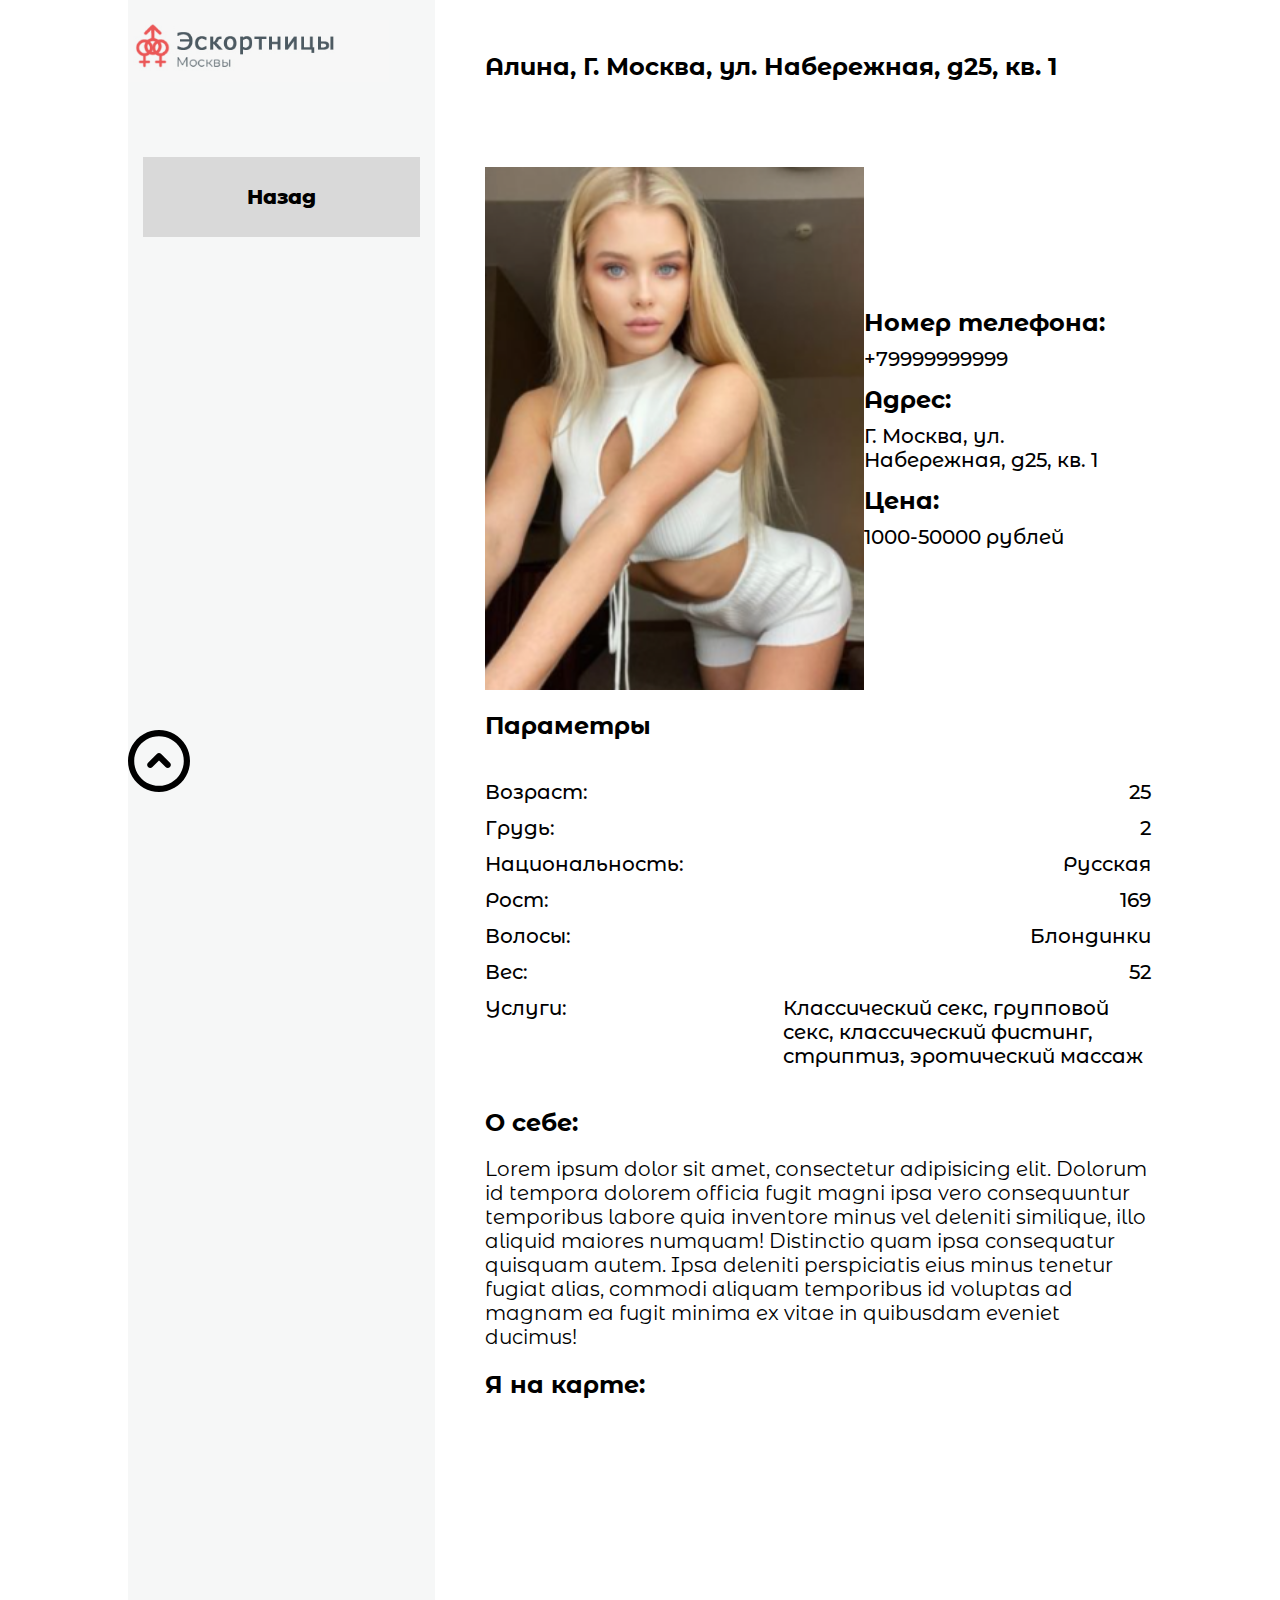
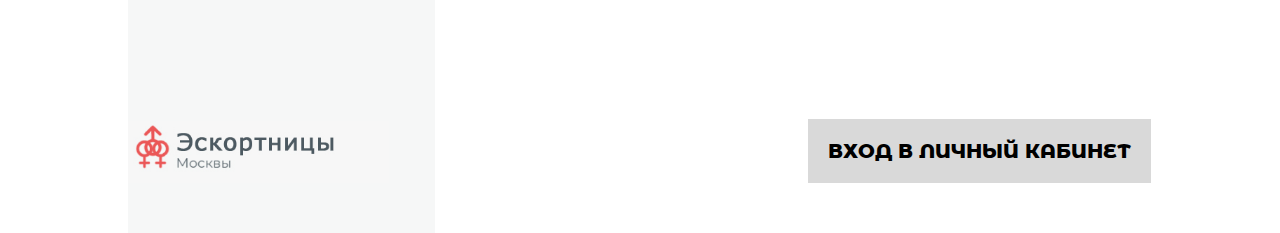
==== show.html @ 25efa516 "Страница анкеты" ====
<!DOCTYPE html>
<html lang="en">
<head>
    <meta charset="UTF-8">
    <meta http-equiv="X-UA-Compatible" content="IE=edge">
    <meta name="viewport" content="width=device-width, initial-scale=1.0">
    <title>Document</title>
    <link rel="preconnect" href="https://fonts.googleapis.com">
    <link rel="preconnect" href="https://fonts.gstatic.com" crossorigin>
    <link href="https://fonts.googleapis.com/css2?family=Montserrat+Alternates:wght@300;400;500;600;700;800&display=swap"
        rel="stylesheet">
    <link rel="stylesheet" href="css/style.css">
    <script src="js/main.js" defer></script>
</head>
<body>
   <div class="container main1">
        <div class="col-3">
            <a href="#" class="logo">
                <img src="img/logo.png" alt="logo">
            </a>

            <a href="./index.html" class="btn btn__back">Назад</a>
                    
            <a href="#" class="logo footer__logo">
                <img src="img/logo.png" alt="logo">
            </a>
        </div> 
        <div class="col-7">
            <h2 class="header__title">Алина, Г. Москва, ул. Набережная, д25, кв. 1 </h2>
            <div class="info">
                <div class="info__slider">
                    <div class="info__slide"><img class="info__img" src="img/girl.png" alt="Алина"></div>
                </div>
                <div class="info__content">
                    <div class="info__content__block">
                        <h2 class="info__content__title">Номер телефона:</h2>
                        <span class="info__content__text">+79999999999</span>
                    </div>
                    <div class="info__content__block">
                        <h2 class="info__content__title">Адрес:</h2>
                        <span class="info__content__text">Г. Москва, ул. Набережная, д25, кв. 1</span>
                    </div>
                    <div class="info__content__block">
                        <h2 class="info__content__title">Цена:</h2>
                        <span class="info__content__text">1000-50000 рублей</span>
                    </div>
                </div>
            </div>
            <h2 class="info__title">Параметры</h2>
            <div class="parameters">
                <div class="parameters__block">
                    <span class="parameters__name">Возраст:</span>
                    <span class="parameters__info">25</span>
                </div>
                <!-- /.parameters__block -->
                <div class="parameters__block">
                    <span class="parameters__name">Грудь:</span>
                    <span class="parameters__info">2</span>
                </div>
                <!-- /.parameters__block -->
                <div class="parameters__block">
                    <span class="parameters__name">Национальность:</span>
                    <span class="parameters__info">Русская</span>
                </div>
                <!-- /.parameters__block -->
                <div class="parameters__block">
                    <span class="parameters__name">Рост:</span>
                    <span class="parameters__info">169</span>
                </div>
                <!-- /.parameters__block -->
                <div class="parameters__block">
                    <span class="parameters__name">Волосы:</span>
                    <span class="parameters__info">Блондинки</span>
                </div>
                <!-- /.parameters__block -->
                <div class="parameters__block">
                    <span class="parameters__name">Вес:</span>
                    <span class="parameters__info">52</span>
                </div>
                <!-- /.parameters__block -->
                <div class="parameters__block">
                    <span class="parameters__name">Услуги:</span>
                    <span class="parameters__info">Классический секс, групповой секс, классический фистинг, стриптиз, эротический массаж</span>
                </div>
                <!-- /.parameters__block -->
            </div>
            <!-- /.parameters -->
            <div class="about">
                <h2 class="about__title">О себе:</h2>
                <span class="about__text">Lorem ipsum dolor sit amet, consectetur adipisicing elit. Dolorum id tempora dolorem officia fugit magni ipsa vero consequuntur temporibus labore quia inventore minus vel deleniti similique, illo aliquid maiores numquam!
                Distinctio quam ipsa consequatur quisquam autem. Ipsa deleniti perspiciatis eius minus tenetur fugiat alias, commodi aliquam temporibus id voluptas ad magnam ea fugit minima ex vitae in quibusdam eveniet ducimus!</span>
            </div>
            <!-- /.about -->
            <h2 class="info__title">Я на карте:</h2>
            <div class="map">
                <iframe class="map" src="https://www.google.com/maps/embed?pb=!1m18!1m12!1m3!1d8980.978275127316!2d37.61065649378931!3d55.75425358733195!2m3!1f0!2f0!3f0!3m2!1i1024!2i768!4f13.1!3m3!1m2!1s0x46b54a5c6ae39171%3A0x95bf7ced8fea5cc1!2z0JrQuNGC0LDQuS3Qs9C-0YDQvtC0LCDQnNC-0YHQutCy0LA!5e0!3m2!1sru!2sru!4v1656174363940!5m2!1sru!2sru" width="600" height="450" style="border:0;" allowfullscreen="" loading="lazy" referrerpolicy="no-referrer-when-downgrade"></iframe>
            </div>
            <button class="btn btn__footer">ВХОД В ЛИЧНЫЙ КАБИНЕТ</button>
        </div>
        <div class="up"></div>
   </div>
</body>
</html>
---- css/style.css ----
*{
    box-sizing: border-box;
    margin: 0;
    padding: 0;
    font-family: 'Montserrat Alternates', sans-serif;
}

.container{
    max-width: 1200px;
    width: 100%;
    margin: auto;
}
.logo > img{
    width: 85%;
}
.m-2{
    padding: 20px 0;
}
a{
    text-decoration: none;
    cursor: pointer;
    color: black;
    font-weight: 600;
    font-size: 24px;
    letter-spacing: 0.01em;
    line-height: 40px;
}
.title{
    font-weight: 700;
    font-size: 32px;
    line-height: 50px;
}
.btn{
    border: none;
    outline: none;
    cursor: pointer;
    background: #D9D9D9;
    font-weight: 800;
    font-size: 20px;
    padding: 20px;
}
.block{
    display: flex;
    justify-content: space-between;
    flex-wrap: wrap;
}
.main1{
    display: flex;
    align-items: stretch;
}
.col-3{
    padding: 20px 0;
    width: 30%;
    background: #F6F7F7;
    position: relative;
}
.col-7{
    position: relative;
    padding-top: 50px;
    padding-bottom: 20px;
    width: 65%;
    margin-left: 50px;
}


.main{
    padding-top: 50px;
    padding-bottom: 50px;
    display: flex;
    justify-content: space-around;
    align-items: flex-start;
}
.panel{
    padding: 20px 30px;
    display: flex;
    flex-direction: column;
    background: rgba(217, 217, 217, 0.3);
    margin-right: 30px;
    margin-left: 30px;
}

.card{
    display: flex;
    flex-direction: column;
    width: 30%;
    background: #D9D9D9;
    padding: 15px;
    margin-bottom: 20px;
}
.text__card{
    font-weight: 500;
    font-size: 20px;
    line-height: 30px;
    padding: 5px 0;
}
.card > h4{
    font-size: 24px;
    font-weight: 700;
    line-height: 40px;
}

.pagi{
    display: flex;
    justify-content: space-between;
    align-items: center;
    width: 20%;
    padding: 30px 0;
    margin-bottom: 100px;
}
.pagi__btn{
    font-size: 32px;
}
.activa__numb{
    display: block;
    align-items: center;
    text-align: center;
    width: 40px;
    background: #D9D9D9;
}
.footer__logo{
    position: absolute;
    bottom: 0;
    margin-bottom: 38px;
}
.header__title{
    padding-bottom: 20px;
    line-height: 34px;
}
.btn__footer{
    position: absolute;
    right: 0;
    bottom: 0;
    margin-bottom: 50px;
}

.up{
    width: 62px;
    height: 62px;
    position: fixed;
    bottom: 12%;
    left: 20%;
    background: url("../img/up.svg") no-repeat center / cover;
    cursor: pointer;
}


.btn__back{
    width: 90%;
    display: flex;
    justify-content: center;
    margin: auto;
    margin-top: 63px;
    transition: background-color 0.2s;
}

.btn__back:hover{
    background-color: #a8a8a8;
}

.info{
    display: flex;
    justify-content: space-between;
    align-items: center;
    margin-top: 63px;
}

.info__slide{
    width: 379px;
    height: 523px;
}

.info__img{
    width: 100%;
    height: 100%;
}

.info__content{
    max-width: 293px;
    margin-right: 40px;
}

.info__content__block:not(:last-child){
    margin-bottom: 14px;
}

.info__content__title{
    font-size: 24px;
    margin-bottom: 10px;
}

.info__content__text{
    font-size: 20px;
    font-weight: 500;
}


.info__title{
    font-size: 24px;
    margin-top: 21px;
    margin-bottom: 40px;
}

.parameters{
    font-weight: 500;
}

.parameters__block{
    display: flex;
    justify-content: space-between;
    align-items: flex-start;
}

.parameters__block:not(:last-child){
    margin-bottom: 12px;
}

.parameters__name{
    font-size: 20px;
}

.parameters__info{
    font-size: 20px;
    max-width: 368px;
}

.about{
    margin-top: 40px;
}

.about__title{
    font-size: 24px;
    margin-bottom: 20px;
}

.about__text{
    font-size: 20px;
    font-weight: 500px;
}

.map{
    width: 100%;
    height: 254px;
    margin-bottom: 120px;
}

@media screen and (max-width: 1280px) {
    .container{
        max-width: 1024px;
    }
    .card{
        width: 32%;
    }
    .text__card {
        font-size: 17px;
    }
    .panel{
        margin-top: 58px;
    }
    .panel__link{
        font-size: 19px;
    }
    .up{
        left: 10%;
    }
}

@media screen and (max-width: 1024px) {
    .container{
        max-width: 768px;
    }
    .card{
        width: 48%;
    }
    .panel{
        margin-left: 0;
        margin-right: 0;
        padding: 20px 22px;
    }
    .pagi{
        width: 30%;
    }
    .logo > img{
        width: 100%;
    }
    .up{
        left: 12%;
    }
}

@media screen and (max-width: 768px) {
    .container{
        max-width: 480px;
    }
    .col-3{
        position: absolute;
        top: 0;
        left: 0;
        width: 100%;
    }
    .col-7{
        width: 100%;
        margin-left: 0;
        margin-top: 100px;
    }
    .main1{
        display: flex;
        flex-wrap: wrap;
    }
    .logo > img{
        width: 35%;
        margin-top: 15px;
    }
    .panel__block{
        width: 40px;
        height: 40px;
        background: url("../img/burger_menu.png") no-repeat center / cover;
        position: absolute;
        top: 0;
        right: 0;
        margin: 40px;
    }
    .panel{
        display: none;
    }
    .footer__logo{
        display: none;
    }
    .btn__footer{
        right: 50%;
        margin-right: -155px;
    }
    .up{
        bottom: 1%;
        left: 1%;
    }
}

@media screen and (max-width:480px) {
    .container{
        max-width: 320px;
    }
    .logo > img{
        width: 50%;
    }
    .header__title{
        font-size: 18px;
        line-height: 1.5;
    }
    .text__card{
        font-size: 13px;
        line-height: 1.5;
    }
    .card > h4{
        font-size: 18px;
        line-height: 1.5;
    }
    .btn__footer{
        font-size: 18px;
    }
    .pagi__btn{
        font-size: 20px;
    }
    .pagi__num{
        font-size: 18px;
    }
    .pagi{
        width: 40%;
    }
    .up{
        width: 40px;
        height: 40px;
    }
}
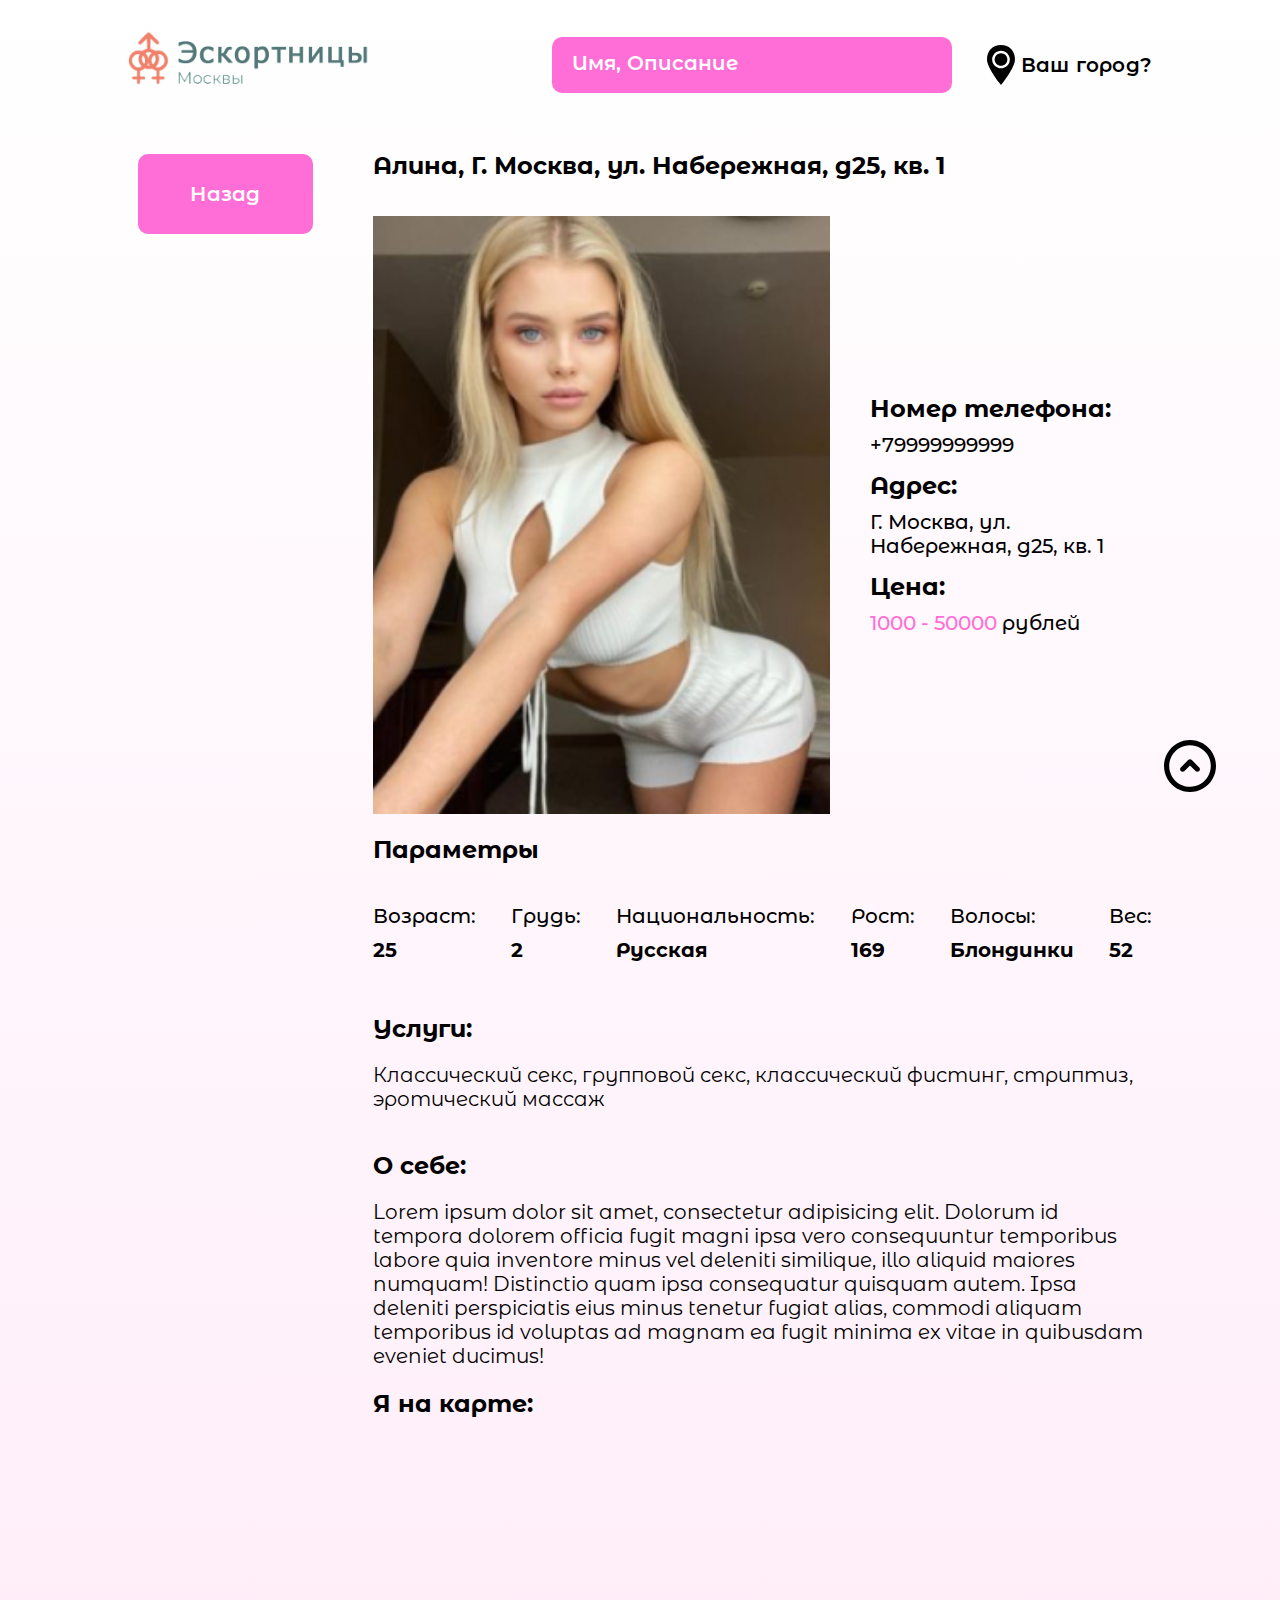
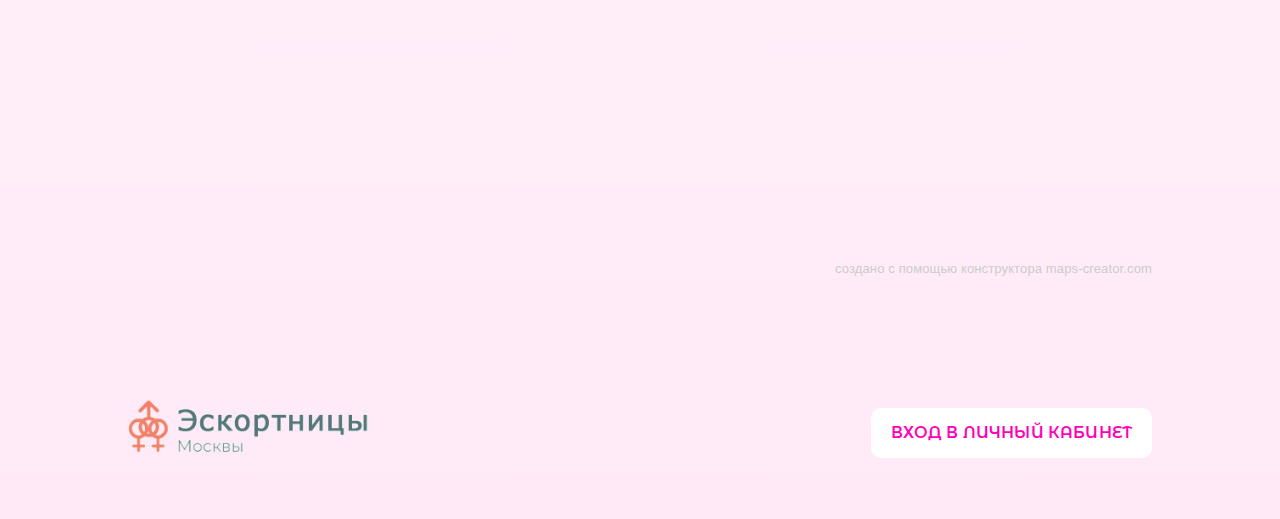
==== commit 210df712: "Add files via upload" ====
--- a/show.html
+++ b/show.html
@@ -13,17 +13,25 @@
     <script src="js/main.js" defer></script>
 </head>
 <body>
+    <header class="header">
+        <div class="container ">
+            <div class="header__block block">
+                <a href="index.html" class="logo">
+                    <img src="img/logo.png" alt="logo">
+                </a>
+                <div class="nav">
+                    <input type="text" placeholder="Имя, Описание">
+                    <a href="#" class="link nav__link">Ваш город?</a>
+                </div>
+                <!-- /.nav -->
+            </div>
+        </div>
+        <!-- /.container -->
+    </header>
+    <!-- /.header -->
    <div class="container main1">
         <div class="col-3">
-            <a href="#" class="logo">
-                <img src="img/logo.png" alt="logo">
-            </a>
-
             <a href="./index.html" class="btn btn__back">Назад</a>
-                    
-            <a href="#" class="logo footer__logo">
-                <img src="img/logo.png" alt="logo">
-            </a>
         </div> 
         <div class="col-7">
             <h2 class="header__title">Алина, Г. Москва, ул. Набережная, д25, кв. 1 </h2>
@@ -42,7 +50,7 @@
                     </div>
                     <div class="info__content__block">
                         <h2 class="info__content__title">Цена:</h2>
-                        <span class="info__content__text">1000-50000 рублей</span>
+                        <span class="info__content__text"><span class="color">1000 - 50000</span> рублей</span>
                     </div>
                 </div>
             </div>
@@ -78,26 +86,72 @@
                     <span class="parameters__info">52</span>
                 </div>
                 <!-- /.parameters__block -->
-                <div class="parameters__block">
-                    <span class="parameters__name">Услуги:</span>
-                    <span class="parameters__info">Классический секс, групповой секс, классический фистинг, стриптиз, эротический массаж</span>
-                </div>
-                <!-- /.parameters__block -->
+                
             </div>
             <!-- /.parameters -->
+            <div class="about">
+                <h2 class="about__title">Услуги:</h2>
+                <span class="about__text">Классический секс, групповой секс, классический фистинг, стриптиз, эротический
+                    массаж</span>
+            </div>
+            <!-- /.parameters__block -->
             <div class="about">
                 <h2 class="about__title">О себе:</h2>
                 <span class="about__text">Lorem ipsum dolor sit amet, consectetur adipisicing elit. Dolorum id tempora dolorem officia fugit magni ipsa vero consequuntur temporibus labore quia inventore minus vel deleniti similique, illo aliquid maiores numquam!
                 Distinctio quam ipsa consequatur quisquam autem. Ipsa deleniti perspiciatis eius minus tenetur fugiat alias, commodi aliquam temporibus id voluptas ad magnam ea fugit minima ex vitae in quibusdam eveniet ducimus!</span>
             </div>
             <!-- /.about -->
+            
             <h2 class="info__title">Я на карте:</h2>
             <div class="map">
-                <iframe class="map" src="https://www.google.com/maps/embed?pb=!1m18!1m12!1m3!1d8980.978275127316!2d37.61065649378931!3d55.75425358733195!2m3!1f0!2f0!3f0!3m2!1i1024!2i768!4f13.1!3m3!1m2!1s0x46b54a5c6ae39171%3A0x95bf7ced8fea5cc1!2z0JrQuNGC0LDQuS3Qs9C-0YDQvtC0LCDQnNC-0YHQutCy0LA!5e0!3m2!1sru!2sru!4v1656174363940!5m2!1sru!2sru" width="600" height="450" style="border:0;" allowfullscreen="" loading="lazy" referrerpolicy="no-referrer-when-downgrade"></iframe>
+            <!-- Этот блок кода нужно вставить в ту часть страницы, где вы хотите разместить карту (начало) -->
+            <div style="width: auto;height: 400px" id="map970a7gva"></div>
+            <script>function YandexReadyHandler970a7gva() {
+                    var map = new ymaps.Map("map970a7gva", {
+                        center: [55.59413333691615, 38.39685820834704],
+                        zoom: 10,
+                        controls: ["zoomControl", "typeSelector"],
+                        type: "yandex#map"
+                    }, {
+                        suppressMapOpenBlock: true
+                    });
+                    map.geoObjects.add(new ymaps.GeoObject({
+                        geometry: {
+                            type: "Point",
+                            coordinates: [55.59160589303432, 38.30255888495588],
+                            hideIconOnBalloonOpen: false
+                        },
+                        properties: {
+                            balloonContent: decodeURIComponent("%3Cp%3E%D0%AF%20%D0%B7%D0%B4%D0%B5%D1%81%D1%8C%3C%2Fp%3E"),
+                            iconCaption: decodeURIComponent("%D0%AF%20%D0%B7%D0%B4%D0%B5%D1%81%D1%8C"),
+                            hintCaption: decodeURIComponent("%D0%AF%20%D0%B7%D0%B4%D0%B5%D1%81%D1%8C"),
+                        }
+                    }, {
+                        preset: "islands#blackDotIconWithCaption",
+                    })
+                    ); return map;
+                }</script>
+            <script src="//api-maps.yandex.ru/2.1/?apikey=YOUR_API_KEY&lang=ru&onload=YandexReadyHandler970a7gva"
+                type="text/javascript"></script>
+            <div style="text-align: right;"><a href="https://maps-creator.com" target="_blank"
+                    style="color: #ccc; font: 13px Arial, Helvetica, sans-serif;">создано с помощью конструктора
+                    maps-creator.com</a></div>
+            <!-- Этот блок кода нужно вставить в ту часть страницы, где вы хотите разместить карту (конец) -->
             </div>
-            <button class="btn btn__footer">ВХОД В ЛИЧНЫЙ КАБИНЕТ</button>
         </div>
         <div class="up"></div>
    </div>
+    <footer class="footer">
+        <div class="container">
+            <div class="block footer__block">
+                <a href="index.html" class="logo">
+                    <img src="img/logo.png" alt="logo">
+                </a>
+                <a href="#" class="btn btn__footer">ВХОД В ЛИЧНЫЙ КАБИНЕТ</a>
+            </div>
+            <!-- /.block footer__block -->
+        </div>
+        <!-- /.container -->
+    </footer>
 </body>
 </html>--- a/css/style.css
+++ b/css/style.css
@@ -3,13 +3,18 @@
     margin: 0;
     padding: 0;
     font-family: 'Montserrat Alternates', sans-serif;
-}
-
+    
+}
+body{
+    background: linear-gradient(180deg, #FFFFFF 0%, #FFE9F7 100%);
+    box-shadow: 0px 4px 4px rgba(0, 0, 0, 0.25);
+}
 .container{
-    max-width: 1200px;
+    max-width: 1400px;
     width: 100%;
     margin: auto;
 }
+
 .logo > img{
     width: 85%;
 }
@@ -21,23 +26,40 @@
     cursor: pointer;
     color: black;
     font-weight: 600;
-    font-size: 24px;
+    font-size: 20px;
     letter-spacing: 0.01em;
     line-height: 40px;
 }
+input{
+    border:none;
+    outline: none;
+    padding: 20px 20px;
+    background: #ff6ed6;
+    border-radius: 10px;
+}
+input::placeholder{
+    font-weight: 600;
+    font-size: 20px;
+    color: #FFFFFF;
+}
 .title{
     font-weight: 700;
-    font-size: 32px;
+    font-size: 28px;
     line-height: 50px;
+}
+.color{
+    color: #ff6ed6;
 }
 .btn{
     border: none;
     outline: none;
     cursor: pointer;
-    background: #D9D9D9;
-    font-weight: 800;
+    background: #ff6ed6;
+    color: #fff;
+    font-weight: 600;
     font-size: 20px;
     padding: 20px;
+    border-radius: 10px;
 }
 .block{
     display: flex;
@@ -46,22 +68,39 @@
 }
 .main1{
     display: flex;
+    justify-content: flex-end;
     align-items: stretch;
 }
 .col-3{
     padding: 20px 0;
-    width: 30%;
-    background: #F6F7F7;
-    position: relative;
+    width: 20%;
+    
 }
 .col-7{
-    position: relative;
     padding-top: 50px;
     padding-bottom: 20px;
-    width: 65%;
+    width: 80%;
     margin-left: 50px;
 }
-
+.header__block{
+    padding-top: 30px;
+}
+.nav{
+    max-width: 600px;
+    width: 100%;
+    display: flex;
+    align-items: center;
+    justify-content: space-between;
+}
+.nav > input{
+    max-width: 400px;
+    width: 100%;
+}
+.nav__link{
+    display: flex;
+    background: url('../img/location.svg') no-repeat left;
+    padding-left: 40px;
+}
 
 .main{
     padding-top: 50px;
@@ -71,21 +110,106 @@
     align-items: flex-start;
 }
 .panel{
-    padding: 20px 30px;
+    padding: 20px 20px;
     display: flex;
     flex-direction: column;
-    background: rgba(217, 217, 217, 0.3);
-    margin-right: 30px;
-    margin-left: 30px;
+    background: rgb(255, 255, 255);
+    box-shadow: 0px 0px 19px rgba(0, 0, 0, 0.25);
+    width: 100%;
+    margin-top: 30px;
+    border-radius: 20px;
+}
+
+
+.panel__link{
+    display: flex;
+    position: relative;
+    margin: 5px 0;
+    width: 100%;
+}
+.panel__link:hover,
+.panel__link:focus{
+    cursor: pointer;
+    animation: showA .3s both;
+}
+
+.panel__box{
+    position: relative;
+    display: flex;
+}
+.panel__list{
+    display: none;
+    flex-direction: column;
+    background: #fff;
+    color: #ff6ed6;
+    padding: 20px;
+    position: absolute;
+    left: 100%;
+    top: 0;
+    width: 750px;
+    z-index: 100;
+    animation: showDiv .3s both;
+    box-shadow: 0px 0px 10px rgba(0, 0, 0, 0.2);
+}
+.open{
+    display: flex;
+    animation: showDiv .3s both;
+}
+
+@keyframes showA {
+    100% {
+        opacity: 1;
+        color: #ff6ed6;
+    }
+}
+@keyframes showDiv {
+    0%{
+        opacity: 0;
+    }
+    100% {
+        opacity: 1;
+    }
+}
+
+
+
+.panel__list > ul {
+    display: flex;
+    flex-wrap: wrap;
+    list-style: none;
+    font-weight: 500;
+    font-size: 20px;
+    max-height: 400px;
+    line-height: 50px;
+    overflow-y: auto;
+}
+.panel__list>ul > li{
+    width: 45%;
+}
+.info__slide{
+    width: 457px;
+    height: 598px;
 }
 
 .card{
     display: flex;
     flex-direction: column;
-    width: 30%;
-    background: #D9D9D9;
+    width: 32%;
+    background: #fff;
     padding: 15px;
     margin-bottom: 20px;
+    box-shadow: 0px 0px 12px rgba(0, 0, 0, 0.25);
+    border-radius: 20px;
+}
+
+.girl{
+    width: 238px;
+    border-radius: 10px;
+}
+
+.slide{
+    display: flex;
+    justify-content: center;
 }
 .text__card{
     font-weight: 500;
@@ -96,9 +220,40 @@
 .card > h4{
     font-size: 24px;
     font-weight: 700;
-    line-height: 40px;
-}
-
+    margin-top: 20px;
+}
+.text__table{
+    width: 100%;
+    display: flex;
+    flex-wrap: wrap;
+}
+.text__row{
+    display: flex;
+    justify-content: space-between;
+    width: 50%;
+}
+.text__row:nth-child(odd){
+    border-right: 1px solid rgba(0, 0, 0, .1); 
+    padding-right: 10px;
+}
+.text__row:nth-child(even){
+    padding-left: 10px;
+}
+.text__row:nth-child(3){
+    border-top: 1px solid rgba(0, 0, 0, .1);        
+}
+.text__row:nth-child(4) {
+    border-top: 1px solid rgba(0, 0, 0, .1);
+}
+.text__row > p{
+    font-size: 16px;
+}
+.text__row > span {
+    font-size: 18px;    
+}
+.text__btn{
+    margin-top: 20px;
+}
 .pagi{
     display: flex;
     justify-content: space-between;
@@ -115,41 +270,62 @@
     align-items: center;
     text-align: center;
     width: 40px;
-    background: #D9D9D9;
-}
-.footer__logo{
-    position: absolute;
-    bottom: 0;
-    margin-bottom: 38px;
-}
-.header__title{
-    padding-bottom: 20px;
-    line-height: 34px;
-}
+    background: rgb(255, 0, 184);
+    color: #fff;
+}
+
+.footer{
+    position: relative;
+    width: 100%;
+    z-index: 100;
+}
+
+.footer__logo > img{
+    width: 400px;
+}
+.footer__block{
+    padding-bottom: 50px;
+    align-items: center;
+}
+
 .btn__footer{
-    position: absolute;
-    right: 0;
-    bottom: 0;
-    margin-bottom: 50px;
+    display: flex;
+    justify-content: center;
+    align-items: center;
+    height: 50px;
+    font-size: 16px;
+    background-color: #fff;
+    color: rgb(255, 0, 184);
 }
 
 .up{
-    width: 62px;
-    height: 62px;
+    width: 52px;
+    height: 52px;
     position: fixed;
     bottom: 12%;
-    left: 20%;
+    right: 5%;
     background: url("../img/up.svg") no-repeat center / cover;
     cursor: pointer;
-}
-
+    z-index: 1000;
+}
+.text{
+    margin: 20px 0;
+    display: flex;
+    flex-direction: column;
+    align-items: baseline;
+    font-size: 18px;
+}
+.text > ul{
+    padding: 1% 1% 1% 2%;
+    margin: 10px 0;
+}
 
 .btn__back{
     width: 90%;
     display: flex;
     justify-content: center;
     margin: auto;
-    margin-top: 63px;
+    margin-top: 33px;
     transition: background-color 0.2s;
 }
 
@@ -159,15 +335,10 @@
 
 .info{
     display: flex;
-    justify-content: space-between;
     align-items: center;
-    margin-top: 63px;
-}
-
-.info__slide{
-    width: 379px;
-    height: 523px;
-}
+    margin-top: 36px;
+}
+
 
 .info__img{
     width: 100%;
@@ -175,8 +346,8 @@
 }
 
 .info__content{
-    max-width: 293px;
-    margin-right: 40px;
+    max-width: 50%;
+    margin-left: 40px;
 }
 
 .info__content__block:not(:last-child){
@@ -201,26 +372,33 @@
 }
 
 .parameters{
+    display: flex;
+    justify-content: space-between;
+    align-items: baseline;
+    flex-wrap: wrap;
     font-weight: 500;
 }
 
 .parameters__block{
     display: flex;
+    flex-direction: column;
     justify-content: space-between;
     align-items: flex-start;
 }
-
 .parameters__block:not(:last-child){
     margin-bottom: 12px;
 }
 
 .parameters__name{
     font-size: 20px;
+    margin-bottom: 10px;
 }
 
 .parameters__info{
     font-size: 20px;
     max-width: 368px;
+    text-align: right;
+    font-weight: bold;
 }
 
 .about{
@@ -239,8 +417,18 @@
 
 .map{
     width: 100%;
-    height: 254px;
+    height: 400px;
     margin-bottom: 120px;
+}
+.panel__close {
+    width: 20px;
+    height: 20px;
+    background: url("../img/close.svg") no-repeat center / cover;
+    position: fixed;
+    top: 0;
+    right: 0;
+    margin: 35px;
+    display: none;
 }
 
 @media screen and (max-width: 1280px) {
@@ -254,13 +442,13 @@
         font-size: 17px;
     }
     .panel{
-        margin-top: 58px;
+        margin-top: 24px;
     }
     .panel__link{
         font-size: 19px;
     }
     .up{
-        left: 10%;
+        right: 5%;
     }
 }
 
@@ -270,6 +458,9 @@
     }
     .card{
         width: 48%;
+    }
+    .col-7{
+        padding-top: 20px;
     }
     .panel{
         margin-left: 0;
@@ -282,8 +473,17 @@
     .logo > img{
         width: 100%;
     }
+    .info {
+        margin-top: 20px;
+    }
+    .btn__back{
+        margin-top: 43px;
+    }
     .up{
-        left: 12%;
+        right: 5%;
+    }
+    .panel__list>ul>li {
+        width: 100%;
     }
 }
 
@@ -300,7 +500,7 @@
     .col-7{
         width: 100%;
         margin-left: 0;
-        margin-top: 100px;
+        margin-top: 130px;
     }
     .main1{
         display: flex;
@@ -310,7 +510,7 @@
         width: 35%;
         margin-top: 15px;
     }
-    .panel__block{
+    .panel__block {
         width: 40px;
         height: 40px;
         background: url("../img/burger_menu.png") no-repeat center / cover;
@@ -319,8 +519,27 @@
         right: 0;
         margin: 40px;
     }
-    .panel{
-        display: none;
+
+    .panel {
+        position: fixed;
+        left: 0;
+        top: 0;
+        margin: auto;
+        width: 100%;
+        background: #fff;
+        z-index: 5;
+        transform: translateY(-100%);
+        transition: transform 0.3s;
+        overflow: scroll;
+        max-height: 100vh;
+    }
+
+    .panel-open {
+        transform: translateY(0);
+    }
+
+    .panel__close {
+        display: block;
     }
     .footer__logo{
         display: none;
@@ -331,7 +550,28 @@
     }
     .up{
         bottom: 1%;
-        left: 1%;
+        right: 1%;
+    }
+    
+
+    .panel__list {
+        left: 0;
+        max-width: 280px;
+        position: static;
+    }
+
+    .panel__box {
+        flex-direction: column;
+    }
+    .btn{
+        font-size: 16px!important;
+    }
+    .btn__back{
+        padding: 0;
+        margin-top: 0;
+    }
+    .header__title{
+        margin-top: 15px;
     }
 }
 
@@ -340,8 +580,9 @@
         max-width: 320px;
     }
     .logo > img{
-        width: 50%;
-    }
+        width: 60%;
+    }
+    
     .header__title{
         font-size: 18px;
         line-height: 1.5;
@@ -367,7 +608,41 @@
         width: 40%;
     }
     .up{
-        width: 40px;
-        height: 40px;
+        width: 30px;
+        height: 30px;
+    }
+    .parameters__info{
+        text-align: left;
+    }
+    .info{
+        flex-wrap: wrap;
+        margin-top: 10px;
+    }
+    .info__slide{
+        width: 100%;
+        height: 100%;
+    }
+    .info__slider{
+        width: 100%;
+    }
+    .parameters__block{ 
+        flex-direction: column;
+    }
+    .info__content{
+        margin-left: 0;
+    }
+    .info__title{
+        font-size: 20px;
+        margin-bottom: 10px;
+    }
+    h2{
+        font-size: 20px!important;
+    }
+    span{
+        font-size: 16px!important;
+    }
+    .text{
+        font-size: 14px;
+        line-height: 1.5;
     }
 }